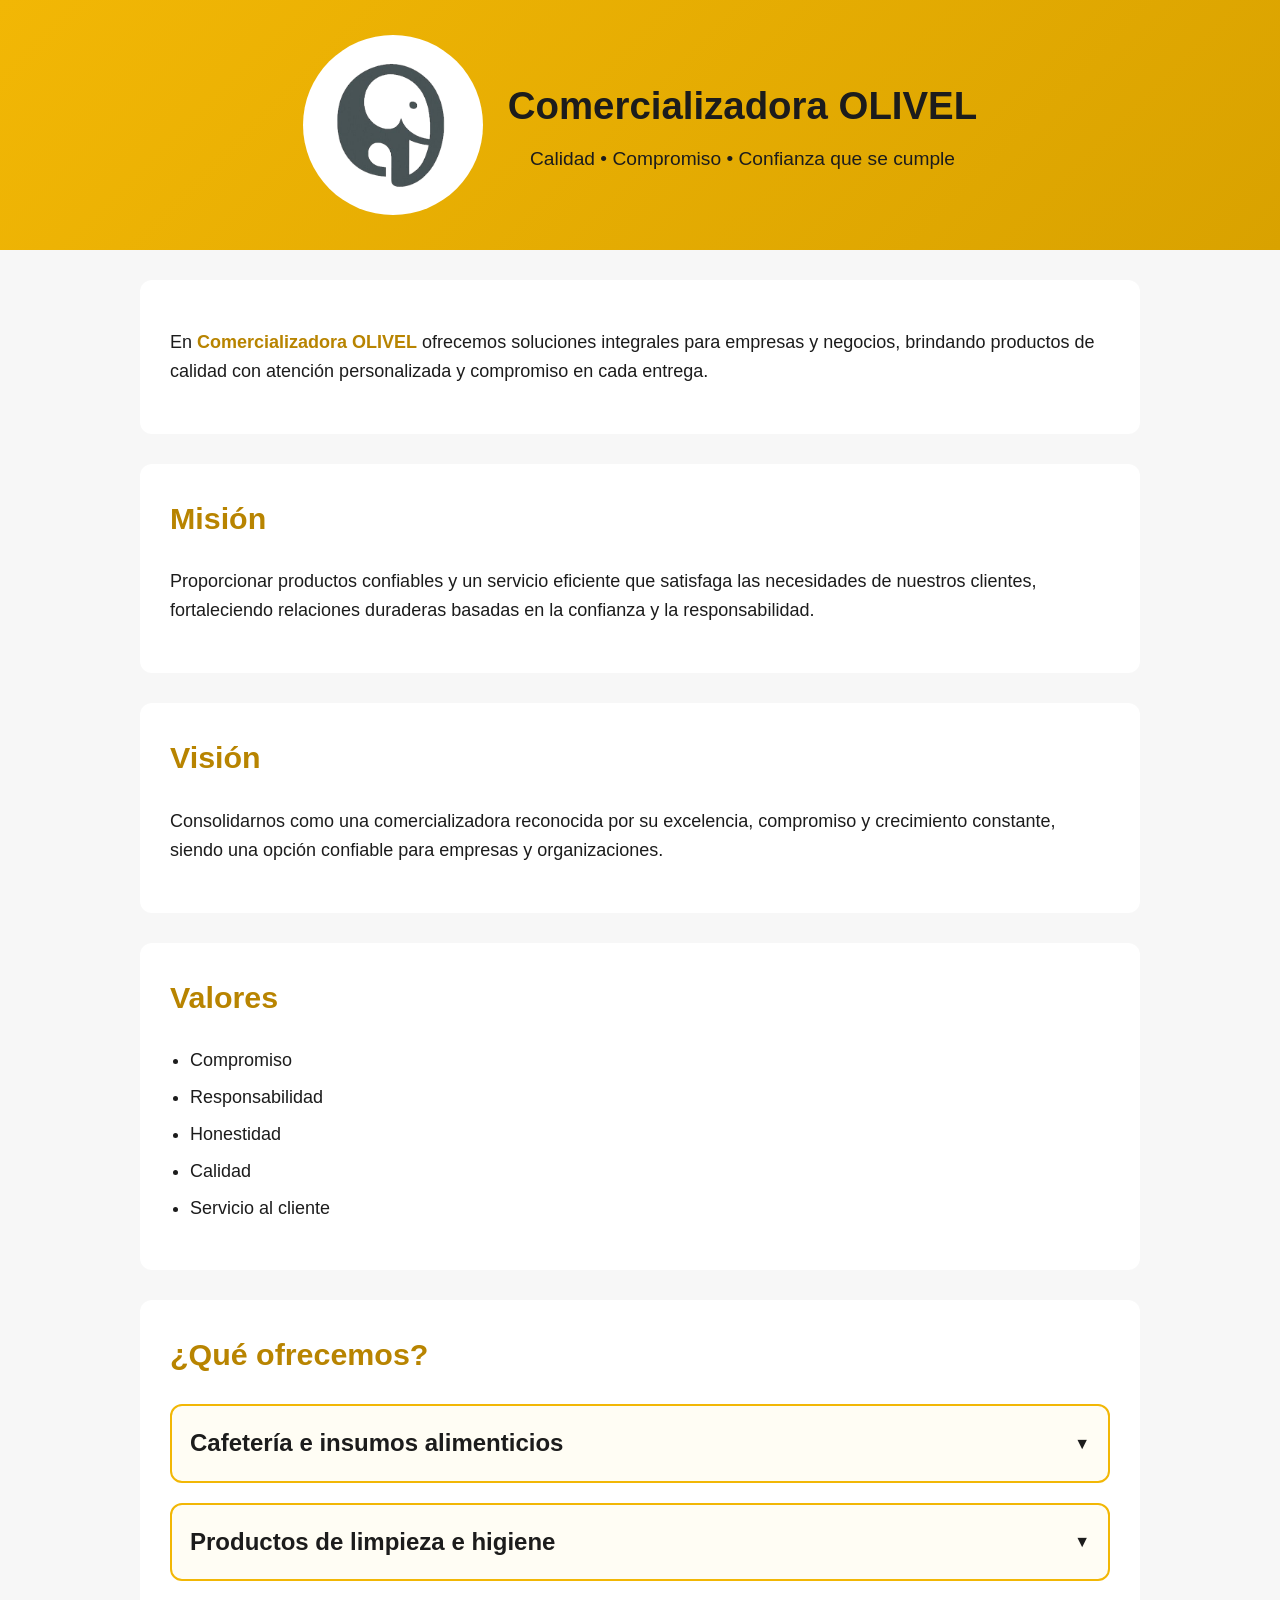
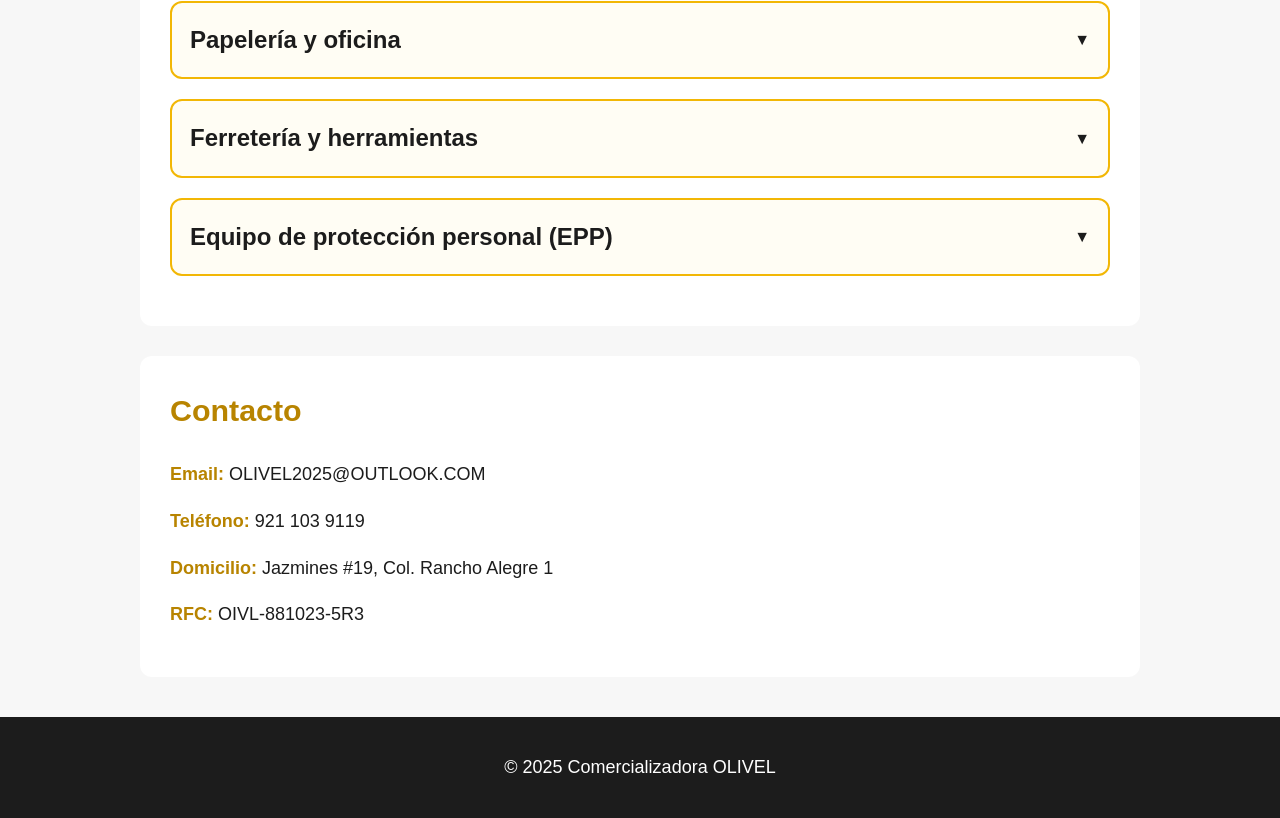
==== index.html @ c5a3997c "Add files via upload" ====
<!DOCTYPE html>
<html lang="es">
<head>
    <meta charset="UTF-8">
    <title>Comercializadora OLIVEL</title>
    <meta name="viewport" content="width=device-width, initial-scale=1.0">
    <link rel="stylesheet" href="comer.css">
</head>
<body>

<header class="encabezado">
    <div class="logo-circulo">
        <img src="logo.png" alt="Logo OLIVEL">
    </div>
    <div class="titulo">
        <h1>Comercializadora OLIVEL</h1>
        <p>Calidad • Compromiso • Confianza que se cumple</p>
    </div>
</header>

<section>
    <p>
        En <strong>Comercializadora OLIVEL</strong> ofrecemos soluciones integrales
        para empresas y negocios, brindando productos de calidad con atención
        personalizada y compromiso en cada entrega.
    </p>
</section>

<section>
    <h2>Misión</h2>
    <p>
        Proporcionar productos confiables y un servicio eficiente que satisfaga
        las necesidades de nuestros clientes, fortaleciendo relaciones duraderas
        basadas en la confianza y la responsabilidad.
    </p>
</section>

<section>
    <h2>Visión</h2>
    <p>
        Consolidarnos como una comercializadora reconocida por su excelencia,
        compromiso y crecimiento constante, siendo una opción confiable para
        empresas y organizaciones.
    </p>
</section>

<section>
    <h2>Valores</h2>
    <ul>
        <li>Compromiso</li>
        <li>Responsabilidad</li>
        <li>Honestidad</li>
        <li>Calidad</li>
        <li>Servicio al cliente</li>
    </ul>
</section>

<section>
    <h2>¿Qué ofrecemos?</h2>

    <!-- CAFETERÍA -->
    <div class="servicio">
        <h3>Cafetería e insumos alimenticios</h3>
        <ul class="submenu">
            <li class="producto"><h4>Café en grano, molido e instantáneo</h4><div class="producto-img"><img src="img/cafe.jpg" loading="lazy"></div></li>
            <li class="producto"><h4>Té e infusiones</h4><div class="producto-img"><img src="img/te.jpg" loading="lazy"></div></li>
            <li class="producto"><h4>Azúcar y edulcorantes</h4><div class="producto-img"><img src="img/azucar.jpg" loading="lazy"></div></li>
            <li class="producto"><h4>Leche y crema</h4><div class="producto-img"><img src="img/leche.jpg" loading="lazy"></div></li>
            <li class="producto"><h4>Snacks y botanas</h4><div class="producto-img"><img src="img/snacks.jpg" loading="lazy"></div></li>
            <li class="producto"><h4>Desechables</h4><div class="producto-img"><img src="img/desechables.jpg" loading="lazy"></div></li>
        </ul>
    </div>

    <!-- LIMPIEZA -->
    <div class="servicio">
        <h3>Productos de limpieza e higiene</h3>
        <ul class="submenu">
            <li class="producto"><h4>Limpiadores y desinfectantes</h4><div class="producto-img"><img src="img/limpiador.jpg" loading="lazy"></div></li>
            <li class="producto"><h4>Cloro y jabón</h4><div class="producto-img"><img src="img/cloro.jpg" loading="lazy"></div></li>
            <li class="producto"><h4>Papel higiénico y servitoallas</h4><div class="producto-img"><img src="img/papel.jpg" loading="lazy"></div></li>
            <li class="producto"><h4>Aromatizantes</h4><div class="producto-img"><img src="img/aroma.jpg" loading="lazy"></div></li>
            <li class="producto"><h4>Kits de limpieza</h4><div class="producto-img"><img src="img/kit-limpieza.jpg" loading="lazy"></div></li>
        </ul>
    </div>

    <!-- PAPELERÍA -->
    <div class="servicio">
        <h3>Papelería y oficina</h3>
        <ul class="submenu">
            <li class="producto"><h4>Hojas, carpetas y libretas</h4><div class="producto-img"><img src="img/papeleria.jpg" loading="lazy"></div></li>
            <li class="producto"><h4>Bolígrafos y plumones</h4><div class="producto-img"><img src="img/plumas.jpg" loading="lazy"></div></li>
            <li class="producto"><h4>Tóner y tinta</h4><div class="producto-img"><img src="img/impresion.jpg" loading="lazy"></div></li>
        </ul>
    </div>

    <!-- FERRETERÍA -->
    <div class="servicio">
        <h3>Ferretería y herramientas</h3>
        <ul class="submenu">
            <li class="producto"><h4>Tornillos y clavos</h4><div class="producto-img"><img src="img/tornillos.jpg" loading="lazy"></div></li>
            <li class="producto"><h4>Herramientas manuales</h4><div class="producto-img"><img src="img/herramientas.jpg" loading="lazy"></div></li>
            <li class="producto"><h4>Herramientas eléctricas</h4><div class="producto-img"><img src="img/taladro.jpg" loading="lazy"></div></li>
        </ul>
    </div>

    <!-- EPP -->
    <div class="servicio">
        <h3>Equipo de protección personal (EPP)</h3>
        <ul class="submenu">
            <li class="producto"><h4>Cascos y guantes</h4><div class="producto-img"><img src="img/casco.jpg" loading="lazy"></div></li>
            <li class="producto"><h4>Lentes y caretas</h4><div class="producto-img"><img src="img/lentes.jpg" loading="lazy"></div></li>
            <li class="producto"><h4>Mascarillas y chalecos</h4><div class="producto-img"><img src="img/mascarilla.jpg" loading="lazy"></div></li>
        </ul>
    </div>

</section>

<section>
    <h2>Contacto</h2>
    <p><strong>Email:</strong> OLIVEL2025@OUTLOOK.COM</p>
    <p><strong>Teléfono:</strong> 921 103 9119</p>
    <p><strong>Domicilio:</strong> Jazmines #19, Col. Rancho Alegre 1</p>
    <p><strong>RFC:</strong> OIVL-881023-5R3</p>
</section>

<footer>
    <p>© 2025 Comercializadora OLIVEL</p>
</footer>

<script src="comer.js"></script>
</body>
</html>
---- comer.css ----
:root {
    --amarillo-principal: #f2b705;
    --amarillo-secundario: #ffd966;
    --gris-fondo: #f7f7f7;
    --blanco: #ffffff;
    --negro: #1c1c1c;
}

/* RESET BÁSICO */
* {
    box-sizing: border-box;
}

body {
    margin: 0;
    font-family: Arial, Helvetica, sans-serif;
    background-color: var(--gris-fondo);
    color: var(--negro);
    font-size: 18px;
    line-height: 1.6;
}

/* ================= HEADER ================= */

.encabezado {
    display: flex;
    align-items: center;
    justify-content: center;
    gap: 25px;
    padding: 35px 20px;
    background: linear-gradient(135deg, var(--amarillo-principal), #d9a200);
    text-align: center;
}

.logo-circulo {
    width: 180px;
    height: 180px;
    background: var(--blanco);
    border-radius: 50%;
    display: flex;
    align-items: center;
    justify-content: center;
    flex-shrink: 0;
}

.logo-circulo img {
    width: 70%;
    height: auto;
}

.titulo h1 {
    margin: 0;
    font-size: 2.4rem;
}

.titulo p {
    margin: 8px 0 0;
    font-size: 1.2rem;
}

/* ================= SECCIONES ================= */

section {
    max-width: 1000px;
    margin: 30px auto;
    background: var(--blanco);
    padding: 30px;
    border-radius: 12px;
}

section h2 {
    margin-top: 0;
    color: #b88400;
    font-size: 1.9rem;
}

section ul {
    padding-left: 20px;
}

section ul li {
    margin-bottom: 8px;
}

/* ================= SERVICIOS ================= */

.servicio {
    border: 2px solid var(--amarillo-principal);
    border-radius: 12px;
    margin-bottom: 20px;
    padding: 18px;
    background: #fffdf4;
}

.servicio h3 {
    margin: 0;
    cursor: pointer;
    font-size: 1.5rem;
    display: flex;
    justify-content: space-between;
    align-items: center;
}

.servicio h3::after {
    content: "▼";
    font-size: 1rem;
    transition: transform 0.3s ease;
}

.servicio.activo h3::after {
    transform: rotate(180deg);
}

/* ================= SUBMENÚ ================= */

.submenu {
    margin-top: 20px;
    display: none;
    padding-left: 0;
}

.servicio.activo .submenu {
    display: block;
}

/* ================= PRODUCTOS ================= */

.producto {
    list-style: none;
    margin-bottom: 20px;
}

.producto h4 {
    margin: 0;
    font-size: 1.2rem;
    cursor: pointer;
    display: flex;
    justify-content: space-between;
    align-items: center;
}

.producto h4::after {
    content: "▶";
    font-size: 0.9rem;
    transition: transform 0.3s ease;
}

.producto.activo h4::after {
    transform: rotate(90deg);
}

/* ================= IMÁGENES ================= */

.producto-img {
    display: none;
    margin-top: 12px;
    width: 100%;
    max-width: 340px;
    height: 230px;
    background: #eee;
    border-radius: 12px;
    overflow: hidden;
    box-shadow: 0 6px 15px rgba(0,0,0,0.15);
}

.producto-img img {
    width: 100%;
    height: 100%;
    object-fit: cover;
    transition: transform 0.3s ease;
}

.producto-img img:hover {
    transform: scale(1.05);
}

.producto.activo .producto-img {
    display: block;
}

/* ================= CONTACTO ================= */

section p strong {
    color: #b88400;
}

/* ================= FOOTER ================= */

footer {
    background: #1c1c1c;
    color: white;
    text-align: center;
    padding: 18px;
    margin-top: 40px;
}

/* ================= RESPONSIVE ================= */

@media (max-width: 768px) {

    body {
        font-size: 16px;
    }

    .encabezado {
        flex-direction: column;
        gap: 15px;
    }

    .logo-circulo {
        width: 140px;
        height: 140px;
    }

    .titulo h1 {
        font-size: 2rem;
    }

    section {
        margin: 20px 10px;
        padding: 20px;
    }

    .producto-img {
        max-width: 100%;
        height: 200px;
    }
}
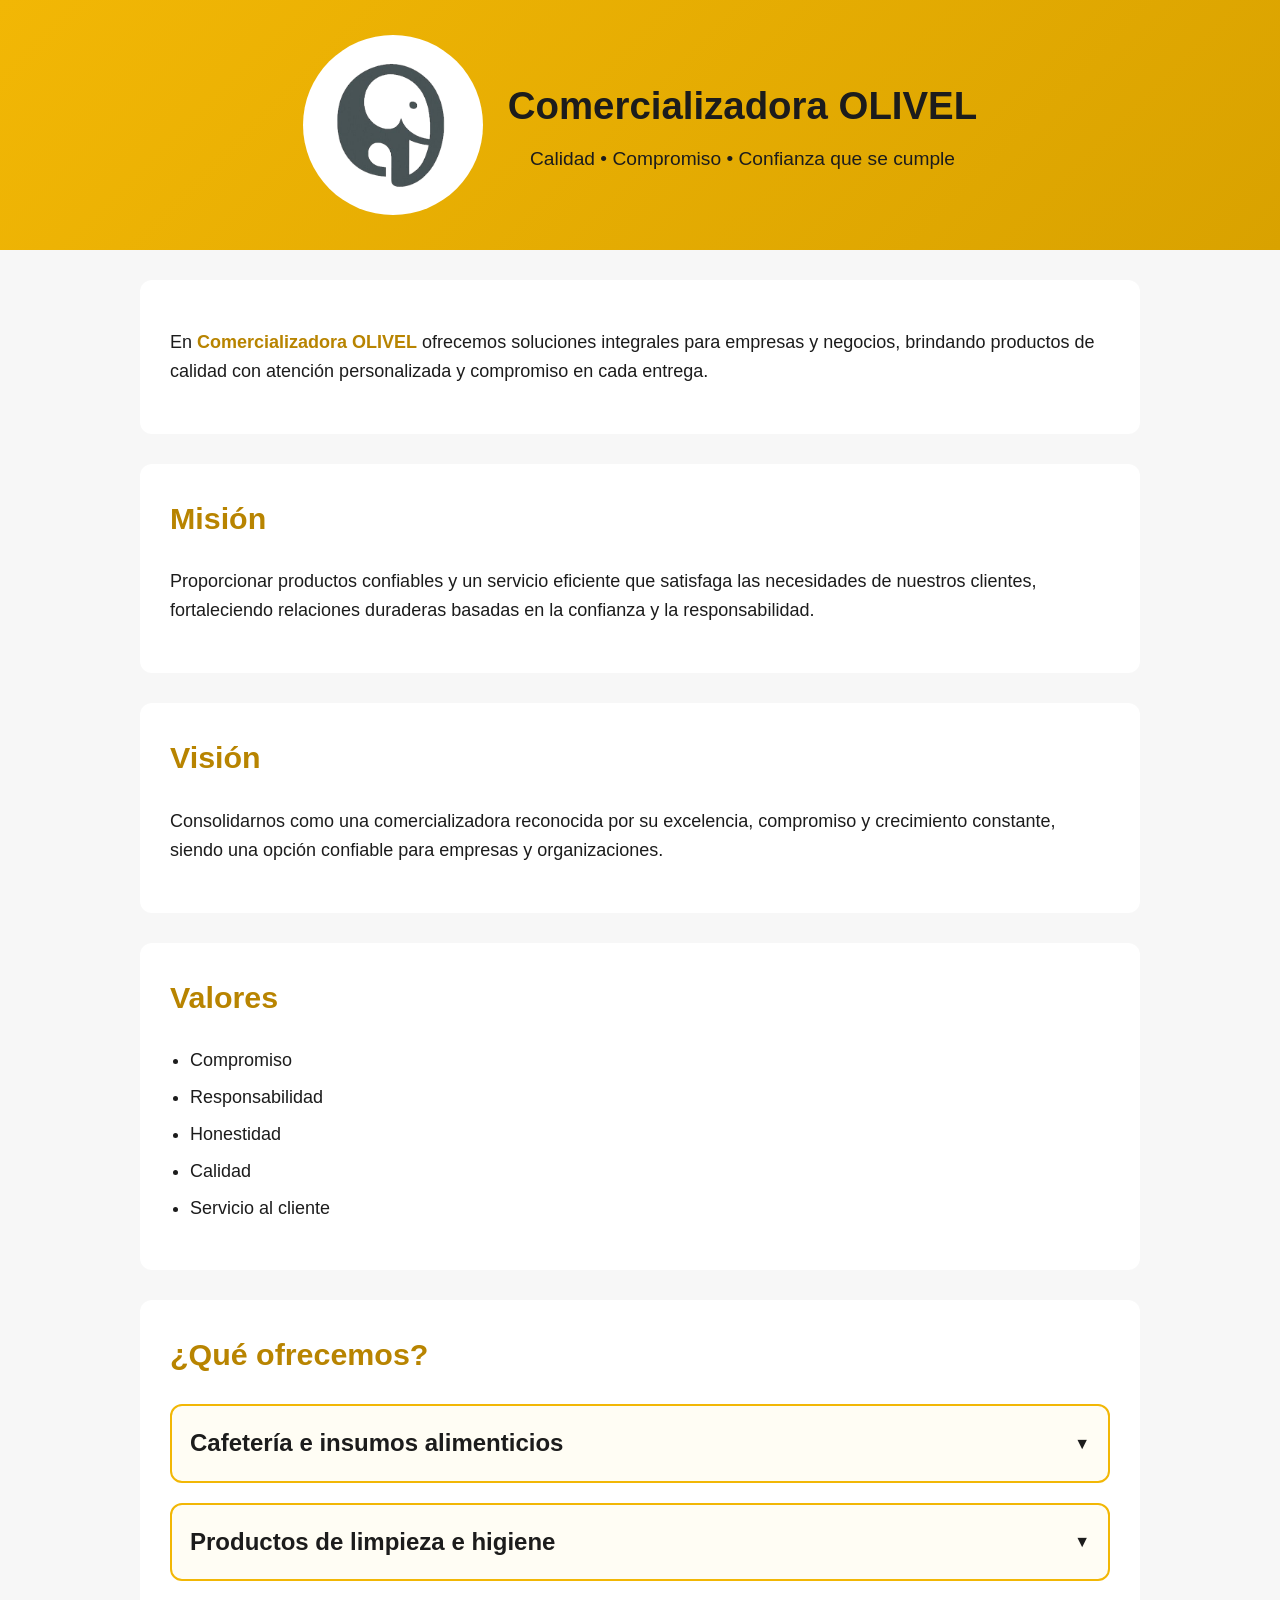
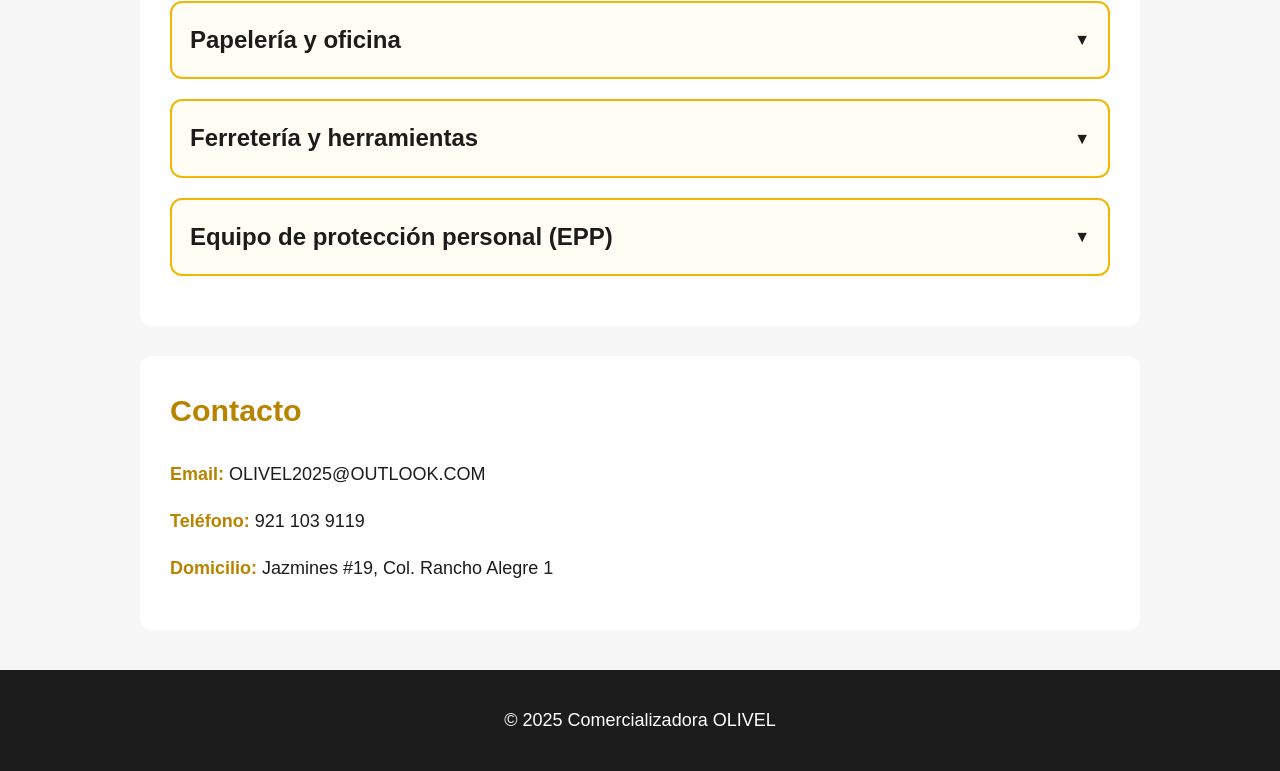
==== commit b2e1e917: "Update index.html" ====
--- a/index.html
+++ b/index.html
@@ -120,7 +120,6 @@
     <p><strong>Email:</strong> OLIVEL2025@OUTLOOK.COM</p>
     <p><strong>Teléfono:</strong> 921 103 9119</p>
     <p><strong>Domicilio:</strong> Jazmines #19, Col. Rancho Alegre 1</p>
-    <p><strong>RFC:</strong> OIVL-881023-5R3</p>
 </section>
 
 <footer>
@@ -130,3 +129,4 @@
 <script src="comer.js"></script>
 </body>
 </html>
+
